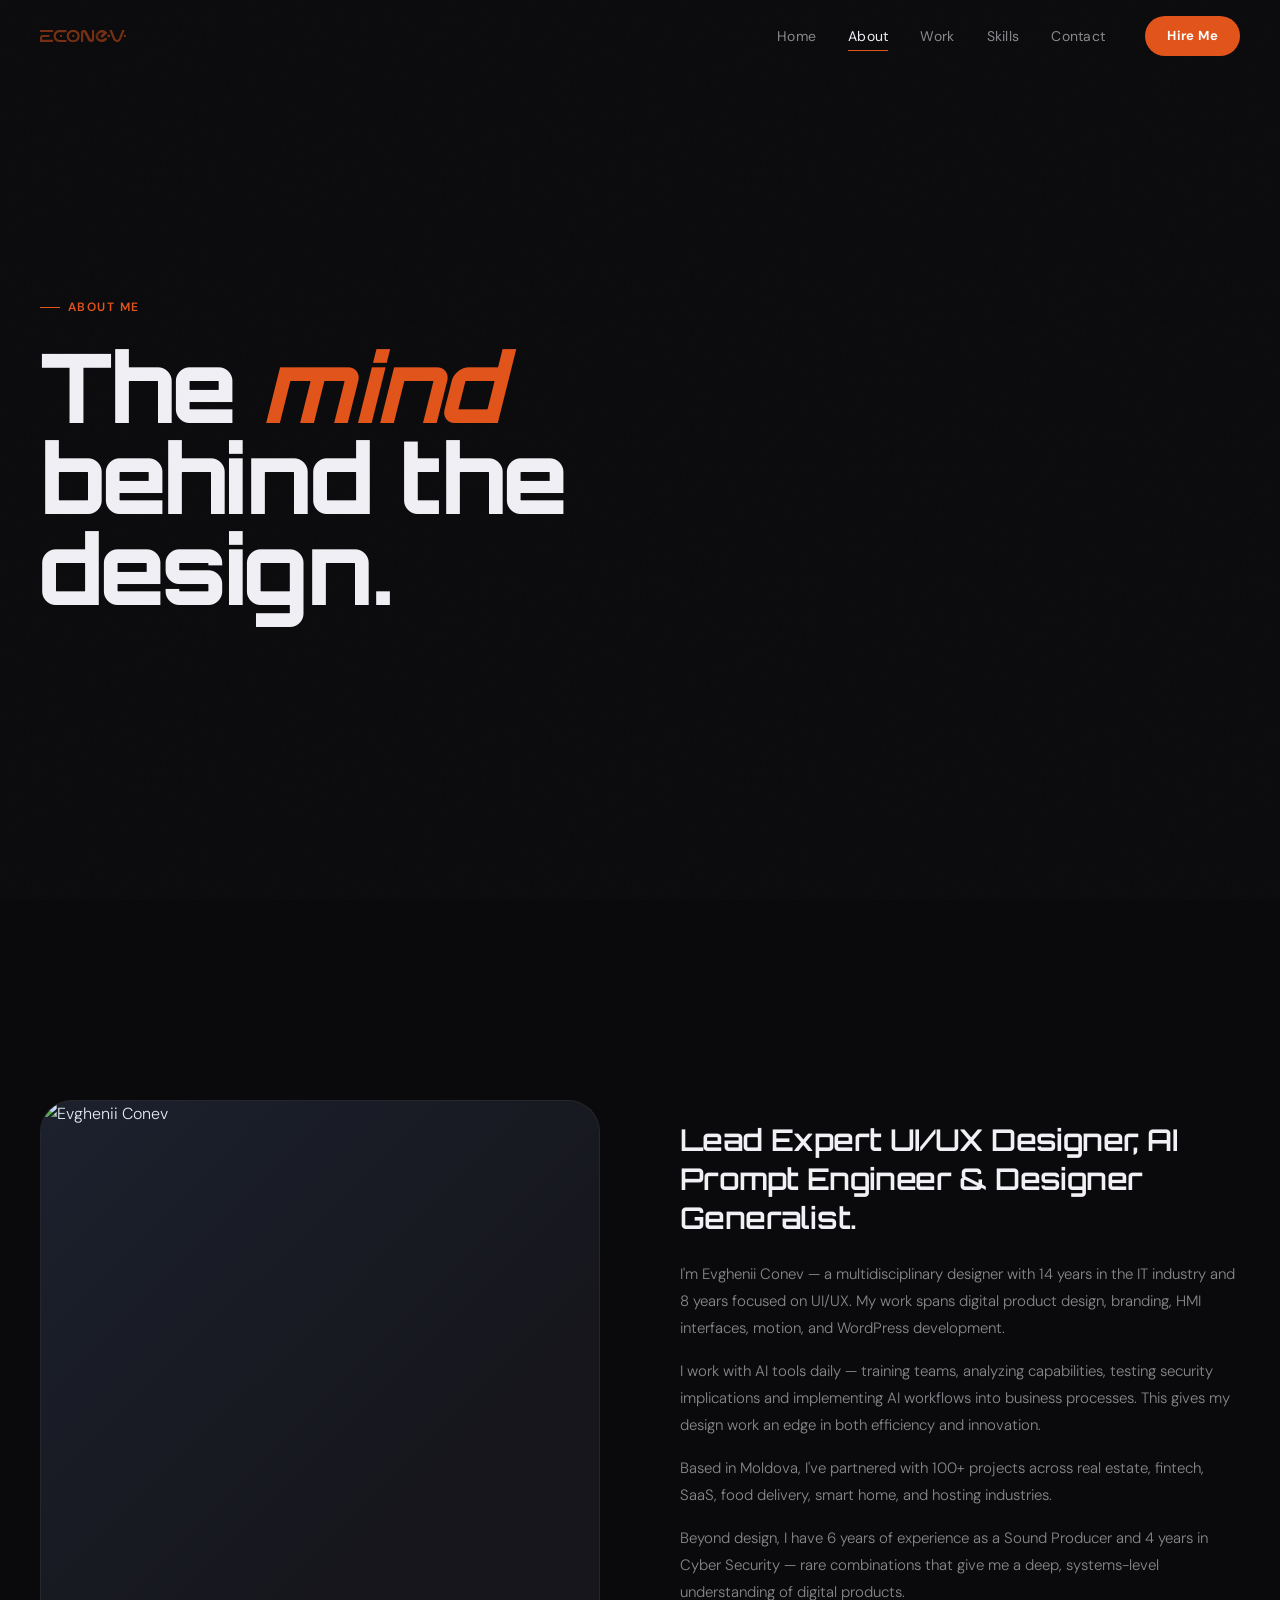
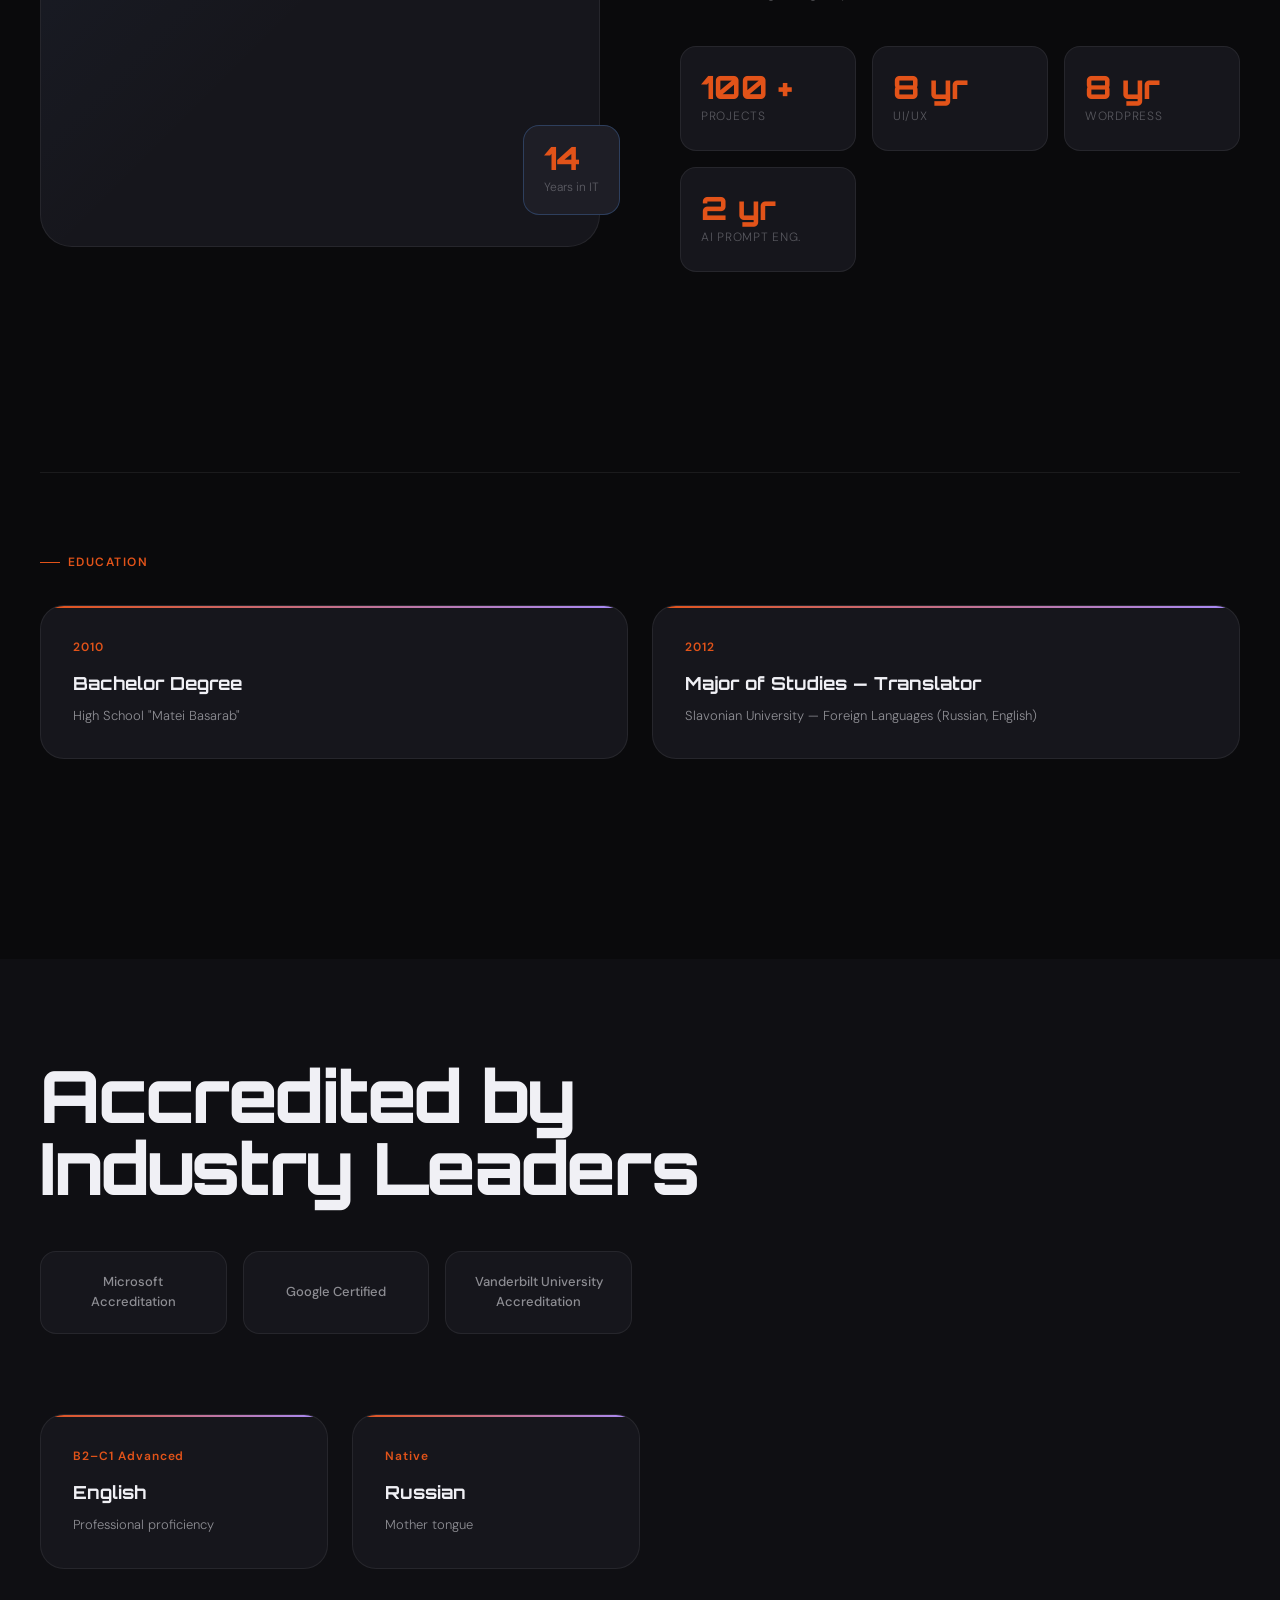
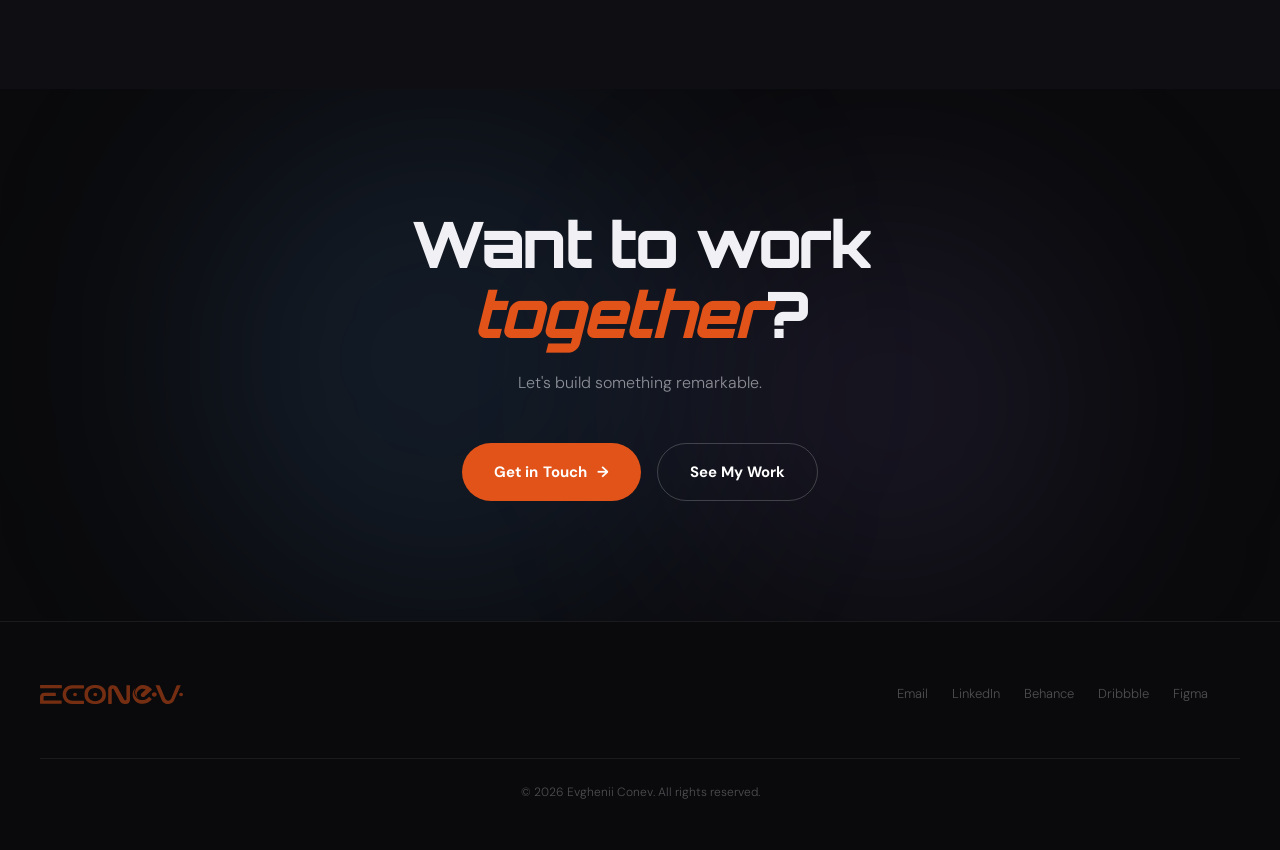
==== about.html @ ffbda7d9 "Add files via upload" ====
<!DOCTYPE html>
<html lang="en">

<head>
  <meta charset="UTF-8">
  <meta name="viewport" content="width=device-width, initial-scale=1.0">
  <title>About — Evghenii Conev</title>
  <link rel="stylesheet" href="style.css">
  <link rel="preconnect" href="https://fonts.googleapis.com">
  <link
    href="https://fonts.googleapis.com/css2?family=Orbitron:wght@400;500;600;700;800;900&family=DM+Sans:ital,wght@0,300;0,400;0,500;1,300&display=swap"
    rel="stylesheet">
  <script>
    (function () {
      const navEntry = performance.getEntriesByType('navigation')[0];
      const isReload = navEntry && navEntry.type === 'reload';
      const isBackForward = navEntry && navEntry.type === 'back_forward';
      const isInternal = document.referrer && document.referrer.includes(window.location.host);
      if (isBackForward || (isInternal && !isReload)) {
        document.documentElement.classList.add('preloader-skipped');
      }
    })();
  </script>
</head>

<body class="about-page">
  <!-- Preloader -->
  <div class="preloader">
    <div class="preloader-content">
      <div class="preloader-logo"><img src="logo.svg" alt="Logo"></div>
      <div class="preloader-bar">
        <div class="preloader-progress"></div>
      </div>
      <div class="preloader-percent">0%</div>
    </div>
  </div>


  <div class="noise-overlay"></div>

  <nav class="nav scrolled" id="nav">
    <div class="nav-inner">
      <a href="index.html" class="nav-logo">
        <img src="logo.svg" alt="ECONEV Logo">
      </a>
      <div class="nav-links">
        <a href="index.html" class="nav-link">Home</a>
        <a href="about.html" class="nav-link active">About</a>
        <a href="projects.html" class="nav-link">Work</a>
        <a href="skills.html" class="nav-link">Skills</a>
        <a href="contact.html" class="nav-link">Contact</a>
      </div>
      <a href="contact.html" class="nav-cta">Hire Me</a>
      <button class="burger" id="burger"><span></span><span></span></button>
    </div>
    <div class="mobile-menu" id="mobileMenu">
      <a href="index.html" class="mobile-link">Home</a>
      <a href="about.html" class="mobile-link">About</a>
      <a href="projects.html" class="mobile-link">Work</a>
      <a href="skills.html" class="mobile-link">Skills</a>
      <a href="contact.html" class="mobile-link">Contact</a>
    </div>
  </nav>

  <section class="page-hero">
    <div class="page-hero-bg"></div>
    <div class="page-hero-inner">
      <div class="page-tag reveal-up">About Me</div>
      <h1 class="page-title reveal-up" style="--delay:0.1s">The <em
          style="font-style:italic;color:var(--accent)">mind</em><br>behind the<br>design.</h1>
    </div>
  </section>

  <section class="section">
    <div class="container">
      <div class="about-grid">
        <div class="about-photo-wrap reveal-up">
          <div class="about-photo-frame">
            <img src="about-img.png" alt="Evghenii Conev" style="width:100%; height:100%; object-fit:cover;">
          </div>
          <div class="about-badge reveal-up" style="--delay:0.3s">
            <div class="about-badge-num">14</div>
            <div class="about-badge-label">Years in IT</div>
          </div>
        </div>
        <div class="about-content">
          <p class="about-lead reveal-up" style="--delay:0.1s">Lead Expert UI/UX Designer, AI Prompt Engineer & Designer
            Generalist.</p>
          <p class="about-text reveal-up" style="--delay:0.15s">I'm Evghenii Conev — a multidisciplinary designer with
            14 years in the IT industry and 8 years focused on UI/UX. My work spans digital product design, branding,
            HMI interfaces, motion, and WordPress development.</p>
          <p class="about-text reveal-up" style="--delay:0.2s">I work with AI tools daily — training teams, analyzing
            capabilities, testing security implications and implementing AI workflows into business processes. This
            gives my design work an edge in both efficiency and innovation.</p>
          <p class="about-text reveal-up" style="--delay:0.25s">Based in Moldova, I've partnered with 100+ projects
            across real estate, fintech, SaaS, food delivery, smart home, and hosting industries.</p>
          <p class="about-text reveal-up" style="--delay:0.28s">Beyond design, I have 6 years of experience as a Sound
            Producer and 4 years in Cyber Security — rare combinations that give me a deep, systems-level understanding
            of digital products.</p>

          <div class="about-cards reveal-up" style="--delay:0.3s">
            <div class="about-card">
              <div class="about-card-num">100 +</div>
              <div class="about-card-label">Projects</div>
            </div>
            <div class="about-card">
              <div class="about-card-num">8 yr</div>
              <div class="about-card-label">UI/UX</div>
            </div>
            <div class="about-card">
              <div class="about-card-num">8 yr</div>
              <div class="about-card-label">WordPress</div>
            </div>
            <div class="about-card">
              <div class="about-card-num">2 yr</div>
              <div class="about-card-label">AI Prompt Eng.</div>
            </div>
          </div>
        </div>
      </div>
    </div>
  </section>

  <!-- Education -->
  <section class="section" style="padding-top:0;">
    <div class="container">
      <div class="edu-section">
        <span class="section-tag reveal-up">Education</span>
        <div class="edu-grid" style="margin-top:32px;">
          <div class="edu-card reveal-up" style="--delay:0.1s">
            <div class="edu-year">2010</div>
            <div class="edu-degree">Bachelor Degree</div>
            <div class="edu-place">High School "Matei Basarab"</div>
          </div>
          <div class="edu-card reveal-up" style="--delay:0.15s">
            <div class="edu-year">2012</div>
            <div class="edu-degree">Major of Studies — Translator</div>
            <div class="edu-place">Slavonian University — Foreign Languages (Russian, English)</div>
          </div>
        </div>
      </div>
    </div>
  </section>

  <!-- Accreditations -->
  <section class="section" style="background:var(--bg-2); padding-top:80px;">
    <div class="container">
      <span class="section-tag reveal-up">Certifications & Accreditations</span>
      <h2 class="section-title reveal-up" style="--delay:0.1s;margin-bottom:48px;">Accredited by<br>Industry Leaders
      </h2>
      <div class="acc-grid">
        <div class="acc-item reveal-up" style="--delay:0.05s">Microsoft Accreditation</div>
        <div class="acc-item reveal-up" style="--delay:0.1s">Google Certified</div>
        <div class="acc-item reveal-up" style="--delay:0.15s">Vanderbilt University Accreditation</div>
      </div>

      <!-- Languages -->
      <div style="margin-top:80px; display:grid; grid-template-columns:1fr 1fr; gap:24px; max-width:600px;">
        <div class="edu-card reveal-up" style="--delay:0.1s">
          <div class="edu-year">B2–C1 Advanced</div>
          <div class="edu-degree">English</div>
          <div class="edu-place">Professional proficiency</div>
        </div>
        <div class="edu-card reveal-up" style="--delay:0.15s">
          <div class="edu-year">Native</div>
          <div class="edu-degree">Russian</div>
          <div class="edu-place">Mother tongue</div>
        </div>
      </div>
    </div>
  </section>

  <!-- CTA -->
  <section class="cta-section">
    <div class="cta-inner">
      <div class="cta-orb cta-orb-1"></div>
      <div class="cta-orb cta-orb-2"></div>
      <h2 class="cta-title reveal-up">Want to work<br><em>together</em>?</h2>
      <p class="cta-sub reveal-up" style="--delay:0.1s">Let's build something remarkable.</p>
      <div class="cta-actions reveal-up" style="--delay:0.2s">
        <a href="contact.html" class="btn-primary">Get in Touch <span class="btn-arrow">→</span></a>
        <a href="projects.html" class="btn-ghost">See My Work</a>
      </div>
    </div>
  </section>

  <footer class="footer">
    <div class="footer-inner">
      <div class="footer-logo"><img src="logo.svg" alt="ECONEV Logo"></div>
      <div class="footer-social">
        <a href="mailto:conevgadget@gmail.com">Email</a>
        <a href="https://www.linkedin.com/in/evghenii-conev/" target="_blank">LinkedIn</a>
        <a href="https://www.behance.net/lizzardlab" target="_blank">Behance</a>
        <a href="https://dribbble.com/lizzardlab" target="_blank">Dribbble</a>
        <a href="https://www.figma.com/@evgheniiconev" target="_blank">Figma</a>
      </div>
      <div class="footer-copy">© 2026 Evghenii Conev. All rights reserved.</div>
    </div>
  </footer>

  <script src="main.js"></script>
</body>

</html>
---- style.css ----
/* =========================================
   EVGHENII CONEV — Premium Portfolio CSS
   Awwwards-grade dark theme
   ========================================= */

:root {
  --bg: #0a0a0c;
  --bg-2: #0f0f13;
  --bg-3: #141418;
  --surface: #16161c;
  --surface-2: #1e1e26;
  --border: rgba(255, 255, 255, 0.07);
  --border-glow: rgba(94, 160, 255, 0.25);

  --accent: #E25319;
  --accent-rgb: 226, 83, 25;
  --accent-2: #a78bfa;
  --accent-3: #38e8c5;
  --gold: #f5c842;

  --text-primary: #f0f0f5;
  --text-secondary: rgba(240, 240, 245, 0.55);
  --text-muted: rgba(240, 240, 245, 0.3);

  --font-display: 'Orbitron', sans-serif;
  --font-body: 'DM Sans', sans-serif;

  --radius: 16px;
  --radius-lg: 24px;
  --radius-xl: 32px;

  --transition: all 0.4s cubic-bezier(0.23, 1, 0.32, 1);
}

*,
*::before,
*::after {
  box-sizing: border-box;
  margin: 0;
  padding: 0;
}

html {
  scroll-behavior: smooth;
  font-size: 16px;
}

body {
  background: var(--bg);
  color: var(--text-primary);
  font-family: var(--font-body);
  font-weight: 300;
  line-height: 1.6;
  overflow-x: hidden;
  -webkit-font-smoothing: antialiased;
}

/* =========================================
   NOISE OVERLAY
   ========================================= */
/* =========================================
   PRELOADER
   ========================================= */
.preloader {
  position: fixed;
  inset: 0;
  background: var(--bg);
  z-index: 20000;
  display: flex;
  flex-direction: column;
  align-items: center;
  justify-content: center;
  transition: transform 0.8s cubic-bezier(0.85, 0, 0.15, 1);
}

.preloader.fade-out {
  transform: translateY(-100%);
}

.preloader-skipped .preloader {
  display: none !important;
}

.preloader-content {
  position: relative;
  width: 240px;
  text-align: center;
}

.preloader-logo {
  height: 60px;
  margin-bottom: 24px;
  display: flex;
  align-items: center;
  justify-content: center;
}

.preloader-logo img {
  height: 100%;
  width: auto;
  opacity: 0;
  transform: translateY(20px);
  animation: logoPopUp 0.8s cubic-bezier(0.23, 1, 0.32, 1) forwards;
}

@keyframes logoPopUp {
  to {
    opacity: 1;
    transform: translateY(0);
  }
}

.preloader-bar {
  width: 100%;
  height: 2px;
  background: var(--border);
  position: relative;
  overflow: hidden;
  border-radius: 10px;
}

.preloader-progress {
  position: absolute;
  top: 0;
  left: 0;
  width: 0;
  height: 100%;
  background: var(--accent);
  transition: width 0.4s ease;
}

.preloader-percent {
  font-family: var(--font-display);
  font-size: 14px;
  margin-top: 12px;
  color: var(--accent);
}

.noise-overlay {
  position: fixed;
  inset: 0;
  pointer-events: none;
  z-index: 9999;
  opacity: 0.03;
  background-image: url("data:image/svg+xml,%3Csvg viewBox='0 0 200 200' xmlns='http://www.w3.org/2000/svg'%3E%3Cfilter id='n'%3E%3CfeTurbulence type='fractalNoise' baseFrequency='0.85' numOctaves='4' stitchTiles='stitch'/%3E%3C/filter%3E%3Crect width='100%25' height='100%25' filter='url(%23n)'/%3E%3C/svg%3E");
  background-size: 150px;
}

/* =========================================
   NAVIGATION
   ========================================= */
.nav {
  position: fixed;
  top: 0;
  left: 0;
  right: 0;
  z-index: 1000;
  padding: 0 40px;
  transition: var(--transition);
}

.nav.scrolled {
  background: rgba(10, 10, 12, 0.85);
  backdrop-filter: blur(20px);
  border-bottom: 1px solid var(--border);
}

.nav-inner {
  display: flex;
  align-items: center;
  height: 72px;
  gap: 40px;
}

.nav-logo {
  display: flex;
  align-items: center;
  height: 40%;
  text-decoration: none;
  margin-right: auto;
}

.nav-logo img {
  height: 40%;
  width: auto;
  object-fit: contain;
}

.nav-logo span {
  font-family: var(--font-display);
  font-weight: 800;
  font-size: 22px;
  color: var(--text-primary);
  letter-spacing: -0.5px;
}

.nav-logo span b {
  color: var(--accent);
}

.nav-logo span {
  color: var(--accent);
}

.nav-links {
  display: flex;
  gap: 32px;
}

.nav-link {
  font-size: 14px;
  font-weight: 400;
  color: var(--text-secondary);
  text-decoration: none;
  letter-spacing: 0.02em;
  position: relative;
  transition: color 0.3s;
}

.nav-link::after {
  content: '';
  position: absolute;
  bottom: -4px;
  left: 0;
  width: 0;
  height: 1px;
  background: var(--accent);
  transition: width 0.3s cubic-bezier(0.23, 1, 0.32, 1);
}

.nav-link:hover,
.nav-link.active {
  color: var(--text-primary);
}

.nav-link:hover::after,
.nav-link.active::after {
  width: 100%;
}

.nav-cta {
  font-size: 13px;
  font-weight: 700;
  color: #fff;
  background: var(--accent);
  padding: 10px 22px;
  border-radius: 100px;
  text-decoration: none;
  letter-spacing: 0.03em;
  transition: var(--transition);
}

.nav-cta:hover {
  background: #fff;
  color: var(--bg);
  transform: translateY(-1px);
}

.burger {
  display: none;
  flex-direction: column;
  gap: 5px;
  background: none;
  border: none;
  cursor: pointer;
  padding: 4px;
}

.burger span {
  display: block;
  width: 24px;
  height: 1.5px;
  background: var(--text-primary);
  transition: var(--transition);
}

.mobile-menu {
  display: none;
  flex-direction: column;
  gap: 0;
  background: rgba(10, 10, 12, 0.97);
  backdrop-filter: blur(20px);
  border-bottom: 1px solid var(--border);
  padding: 8px 0 16px;
}

.mobile-menu.open {
  display: flex;
}

.mobile-link {
  padding: 14px 40px;
  color: var(--text-secondary);
  text-decoration: none;
  font-size: 15px;
  transition: color 0.3s;
}

.mobile-link:hover {
  color: var(--text-primary);
}

@media (max-width: 900px) {

  .nav-links,
  .nav-cta {
    display: none;
  }

  .burger {
    display: flex;
  }

  .nav {
    padding: 0 24px;
  }
}

/* =========================================
   HERO
   ========================================= */
.hero {
  position: relative;
  min-height: 100vh;
  display: flex;
  flex-direction: column;
  justify-content: center;
  padding: 120px 40px 80px;
  overflow: hidden;
  background: url('hero-bg.png') no-repeat center center;
  background-size: cover;
}

.hero::after {
  content: '';
  position: absolute;
  inset: 0;
  background: linear-gradient(to right, rgba(10, 10, 12, 0.8) 0%, rgba(10, 10, 12, 0.4) 60%, rgba(10, 10, 12, 0.8) 100%);
  z-index: 1;
}

.hero-canvas {
  position: absolute;
  inset: 0;
  width: 100%;
  height: 100%;
  opacity: 0.4;
}

.hero-bg-grid {
  position: absolute;
  inset: 0;
  background-image:
    linear-gradient(rgba(94, 160, 255, 0.04) 1px, transparent 1px),
    linear-gradient(90deg, rgba(94, 160, 255, 0.04) 1px, transparent 1px);
  background-size: 80px 80px;
  mask-image: radial-gradient(ellipse 80% 80% at 50% 50%, black, transparent);
}

.hero-content {
  position: relative;
  z-index: 2;
  max-width: 900px;
  text-align: left;
}

.hero-tag {
  display: inline-flex;
  align-items: center;
  justify-content: flex-start;
  gap: 8px;
  font-size: 13px;
  font-weight: 500;
  color: var(--accent);
  letter-spacing: 0.1em;
  text-transform: uppercase;
  margin-bottom: 24px;
}

.hero-tag::before {
  content: '';
  display: block;
  width: 24px;
  height: 1px;
  background: var(--accent);
}

.hero-title {
  font-family: var(--font-display);
  font-size: clamp(64px, 10vw, 140px);
  font-weight: 800;
  line-height: 0.95;
  letter-spacing: -0.03em;
  margin-bottom: 28px;
}

.hero-title .line {
  display: block;
}

.dot {
  color: var(--accent);
}

.hero-sub {
  font-size: clamp(15px, 1.5vw, 18px);
  color: var(--text-secondary);
  font-weight: 300;
  margin-bottom: 48px;
  max-width: 480px;
  line-height: 1.6;
}

.hero-actions {
  display: flex;
  justify-content: flex-start;
  gap: 16px;
  flex-wrap: wrap;
}

/* Buttons */
.btn-primary {
  display: inline-flex;
  align-items: center;
  gap: 10px;
  background: var(--accent);
  color: #fff;
  font-size: 15px;
  font-weight: 700;
  padding: 16px 32px;
  border-radius: 100px;
  text-decoration: none;
  transition: var(--transition);
  letter-spacing: 0.01em;
}

.btn-primary:hover {
  background: #fff;
  color: var(--bg);
  transform: translateY(-2px);
  gap: 16px;
}

.btn-arrow {
  transition: transform 0.3s;
}

.btn-primary:hover .btn-arrow {
  transform: translateX(4px);
}

.btn-ghost {
  display: inline-flex;
  align-items: center;
  gap: 10px;
  background: transparent;
  color: #fff;
  font-size: 15px;
  font-weight: 700;
  padding: 16px 32px;
  border-radius: 100px;
  text-decoration: none;
  border: 1px solid rgba(255, 255, 255, 0.2);
  transition: var(--transition);
}

.btn-ghost:hover {
  background: rgba(255, 255, 255, 0.1);
  border-color: #fff;
  color: #fff;
  transform: translateY(-2px);
}

/* Hero stats */
.hero-stats {
  position: relative;
  z-index: 2;
  display: flex;
  align-items: center;
  justify-content: flex-start;
  gap: 40px;
  margin-top: 80px;
  padding-top: 40px;
  border-top: 1px solid var(--border);
  max-width: 480px;
}

.stat {
  display: flex;
  flex-direction: column;
  gap: 2px;
}

.stat-num {
  font-family: var(--font-display);
  font-size: 42px;
  font-weight: 800;
  line-height: 1;
  color: var(--text-primary);
}

.stat-plus {
  font-size: 28px;
  font-weight: 700;
  color: var(--accent);
  vertical-align: top;
}

.stat-label {
  font-size: 12px;
  color: var(--text-muted);
  text-transform: uppercase;
  letter-spacing: 0.08em;
}

.stat-divider {
  width: 1px;
  height: 48px;
  background: var(--border);
}

/* Scroll indicator */
.scroll-indicator {
  position: absolute;
  bottom: 80px;
  left: 40px;
  display: flex;
  flex-direction: column;
  align-items: center;
  gap: 16px;
  z-index: 5;
  color: var(--text-muted);
  font-size: 12px;
  letter-spacing: 0.08em;
  text-transform: uppercase;
  writing-mode: vertical-rl;
}

.scroll-line {
  width: 1px;
  height: 60px;
  background: linear-gradient(to bottom, var(--accent), transparent);
  animation: scrollPulse 2s ease-in-out infinite;
}

@keyframes scrollPulse {

  0%,
  100% {
    opacity: 0.4;
    transform: scaleY(1);
  }

  50% {
    opacity: 1;
    transform: scaleY(0.6);
    transform-origin: top;
  }
}

/* =========================================
   MARQUEE
   ========================================= */
.marquee-wrap {
  overflow: hidden;
  padding: 20px 0;
  border-top: 1px solid var(--border);
  border-bottom: 1px solid var(--border);
  background: var(--bg-2);
}

.marquee-track {
  display: flex;
  gap: 32px;
  width: max-content;
  animation: marquee 30s linear infinite;
  font-family: var(--font-display);
  font-size: 13px;
  font-weight: 600;
  text-transform: uppercase;
  letter-spacing: 0.12em;
  color: var(--text-muted);
  white-space: nowrap;
}

.marquee-track .sep {
  color: var(--accent);
}

@keyframes marquee {
  to {
    transform: translateX(-50%);
  }
}

/* =========================================
   SECTIONS
   ========================================= */
.section {
  padding: 120px 0;
}

.container {
  max-width: 1280px;
  margin: 0 auto;
  padding: 0 40px;
}

.section-header {
  display: grid;
  grid-template-columns: 1fr auto;
  grid-template-rows: auto auto;
  gap: 8px 24px;
  margin-bottom: 72px;
  align-items: end;
}

.section-tag {
  font-size: 12px;
  font-weight: 600;
  color: var(--accent);
  text-transform: uppercase;
  letter-spacing: 0.12em;
  grid-column: 1;
  grid-row: 1;
  display: flex;
  align-items: center;
  gap: 8px;
}

.section-tag::before {
  content: '';
  display: block;
  width: 20px;
  height: 1px;
  background: var(--accent);
}

.section-title {
  font-family: var(--font-display);
  font-size: clamp(40px, 6vw, 72px);
  font-weight: 800;
  line-height: 1;
  letter-spacing: -0.03em;
  grid-column: 1;
  grid-row: 2;
}

.section-link {
  color: var(--text-secondary);
  text-decoration: none;
  font-size: 14px;
  grid-column: 2;
  grid-row: 2;
  align-self: end;
  transition: color 0.3s;
  white-space: nowrap;
}

.section-link:hover {
  color: var(--accent);
}

/* =========================================
   WORK GRID
   ========================================= */
.work-grid {
  display: grid;
  grid-template-columns: repeat(3, 1fr);
  gap: 20px;
}

.work-card.card-large {
  grid-column: span 2;
}

.work-card {
  position: relative;
  background: var(--surface);
  border: 1px solid var(--border);
  border-radius: var(--radius-lg);
  padding: 40px;
  overflow: hidden;
  cursor: pointer;
  transition: var(--transition);
  min-height: 300px;
  display: flex;
  flex-direction: column;
  justify-content: flex-end;
}

.work-card::before {
  content: '';
  position: absolute;
  inset: 0;
  background: radial-gradient(circle at 80% 20%, rgba(94, 160, 255, 0.06), transparent 60%);
  opacity: 0;
  transition: opacity 0.4s;
}

.work-card:hover {
  border-color: var(--border-glow);
  transform: translateY(-4px);
}

.work-card:hover::before {
  opacity: 1;
}

.card-glow {
  position: absolute;
  width: 200px;
  height: 200px;
  border-radius: 50%;
  background: radial-gradient(circle, rgba(94, 160, 255, 0.15), transparent 70%);
  top: -60px;
  right: -60px;
  transition: var(--transition);
}

.work-card:hover .card-glow {
  transform: scale(1.5);
  opacity: 0.8;
}

.card-number {
  position: absolute;
  top: 32px;
  right: 36px;
  font-family: var(--font-display);
  font-size: 13px;
  font-weight: 700;
  color: var(--text-muted);
  letter-spacing: 0.06em;
}

.card-inner {
  position: relative;
  z-index: 1;
}

.card-label {
  font-size: 11px;
  font-weight: 500;
  color: var(--accent);
  text-transform: uppercase;
  letter-spacing: 0.1em;
  margin-bottom: 16px;
}

.card-title {
  font-family: var(--font-display);
  font-size: clamp(22px, 2.5vw, 32px);
  font-weight: 700;
  line-height: 1.1;
  letter-spacing: -0.02em;
  margin-bottom: 12px;
}

.card-desc {
  font-size: 13px;
  color: var(--text-secondary);
  line-height: 1.6;
  margin-bottom: 24px;
}

.card-link {
  display: inline-flex;
  align-items: center;
  gap: 6px;
  font-size: 13px;
  font-weight: 500;
  color: var(--accent);
  text-decoration: none;
  transition: gap 0.3s;
}

.card-link:hover {
  gap: 10px;
}

/* =========================================
   SERVICES
   ========================================= */
.services-section {
  background: var(--bg-2);
}

.services-list {
  display: flex;
  flex-direction: column;
}

.service-item {
  display: grid;
  grid-template-columns: 80px 1fr auto;
  align-items: start;
  gap: 32px;
  padding: 40px 0;
  border-bottom: 1px solid var(--border);
  transition: var(--transition);
  cursor: default;
}

.service-item:first-child {
  border-top: 1px solid var(--border);
}

.service-item:hover {
  padding-left: 20px;
}

.service-num {
  font-family: var(--font-display);
  font-size: 13px;
  font-weight: 700;
  color: var(--text-muted);
  padding-top: 4px;
}

.service-content h3 {
  font-family: var(--font-display);
  font-size: clamp(20px, 2.5vw, 28px);
  font-weight: 700;
  letter-spacing: -0.02em;
  margin-bottom: 12px;
}

.service-content p {
  font-size: 14px;
  color: var(--text-secondary);
  line-height: 1.7;
  max-width: 480px;
}

.service-tags {
  display: flex;
  flex-direction: column;
  gap: 6px;
  align-items: flex-end;
  padding-top: 4px;
}

.service-tags span {
  font-size: 11px;
  font-weight: 500;
  color: var(--text-muted);
  background: var(--surface-2);
  border: 1px solid var(--border);
  padding: 4px 12px;
  border-radius: 100px;
  white-space: nowrap;
}

/* =========================================
   CTA SECTION
   ========================================= */
.cta-section {
  position: relative;
  overflow: hidden;
  padding: 120px 40px;
  text-align: center;
}

.cta-inner {
  position: relative;
  z-index: 2;
  max-width: 700px;
  margin: 0 auto;
}

.cta-orb {
  position: absolute;
  border-radius: 50%;
  filter: blur(120px);
  pointer-events: none;
}

.cta-orb-1 {
  width: 500px;
  height: 500px;
  background: rgba(94, 160, 255, 0.12);
  top: -100px;
  left: -100px;
}

.cta-orb-2 {
  width: 400px;
  height: 400px;
  background: rgba(167, 139, 250, 0.1);
  bottom: -100px;
  right: -100px;
}

.cta-title {
  font-family: var(--font-display);
  font-size: clamp(36px, 5vw, 64px);
  font-weight: 800;
  letter-spacing: -0.03em;
  line-height: 1.1;
  margin-bottom: 20px;
}

.cta-title em {
  font-style: italic;
  color: var(--accent);
}

.cta-sub {
  font-size: 16px;
  color: var(--text-secondary);
  margin-bottom: 48px;
}

.cta-actions {
  display: flex;
  justify-content: center;
  gap: 16px;
  flex-wrap: wrap;
}

/* =========================================
   FOOTER
   ========================================= */
.footer {
  border-top: 1px solid var(--border);
  padding: 48px 0;
  background: var(--bg);
}

.footer-inner {
  max-width: 1280px;
  margin: 0 auto;
  padding: 0 40px;
  display: grid;
  grid-template-columns: auto 1fr auto;
  align-items: center;
  gap: 32px;
}

.footer-logo {
  display: flex;
  align-items: center;
  height: 48px;
}

.footer-logo img {
  height: 40%;
  width: auto;
  object-fit: contain;
}

.footer-logo span {
  color: var(--accent);
}

.footer-links,
.footer-social {
  display: flex;
  gap: 24px;
}

.footer-links {
  justify-content: center;
}

.footer-social {
  justify-content: flex-end;
}

.footer-links a,
.footer-social a {
  color: var(--text-muted);
  text-decoration: none;
  font-size: 13px;
  transition: color 0.3s;
}

.footer-links a:hover,
.footer-social a:hover {
  color: var(--text-primary);
}

.footer-copy {
  font-size: 12px;
  color: var(--text-muted);
  grid-column: 1/-1;
  text-align: center;
  border-top: 1px solid var(--border);
  padding-top: 24px;
  margin-top: 8px;
}

/* =========================================
   PAGE HEADERS (inner pages)
   ========================================= */
.page-hero {
  min-height: 100vh;
  padding: 100px 40px 64px;
  display: flex;
  align-items: center;
  position: relative;
  overflow: hidden;
}

.page-hero-inner {
  max-width: 1280px;
  margin-left: 0;
  position: relative;
  z-index: 2;
  text-align: left;
}

.page-hero-bg {
  position: absolute;
  inset: 0;
  background: url('hero-bg.png') no-repeat top center;
  background-size: cover;
  opacity: 0.6;
}

.projects-page .page-hero-bg {
  background-image: url('projects-hero.png');
}

.skills-page .page-hero-bg {
  background-image: url('skills-hero.png');
}

.about-page .page-hero-bg {
  background-image: url('about-img.png');
}

.contact-page .page-hero-bg {
  background-image: url('contact-hero.png');
}

.page-hero-bg::after {
  content: '';
  position: absolute;
  inset: 0;
  background: linear-gradient(to right, rgba(10, 10, 12, 0.9) 0%, rgba(10, 10, 12, 0.4) 60%, rgba(10, 10, 12, 0.9) 100%);
  z-index: 1;
}

.page-tag {
  font-size: 12px;
  font-weight: 600;
  color: var(--accent);
  text-transform: uppercase;
  letter-spacing: 0.12em;
  display: flex;
  align-items: center;
  justify-content: flex-start;
  gap: 8px;
  margin-bottom: 24px;
}

.page-tag::before {
  content: '';
  display: block;
  width: 20px;
  height: 1px;
  background: var(--accent);
}

.page-title {
  font-family: var(--font-display);
  font-size: clamp(48px, 8vw, 96px);
  font-weight: 800;
  line-height: 0.95;
  letter-spacing: -0.03em;
  margin-bottom: 24px;
}

.page-sub {
  font-size: 17px;
  color: var(--text-secondary);
  max-width: 520px;
  line-height: 1.7;
}

/* =========================================
   ABOUT PAGE
   ========================================= */
.about-grid {
  display: grid;
  grid-template-columns: 1fr 1fr;
  gap: 80px;
  align-items: start;
  padding: 80px 0;
}

.about-photo-wrap {
  position: relative;
}

.about-photo-frame {
  position: relative;
  border-radius: var(--radius-xl);
  overflow: hidden;
  background: var(--surface);
  border: 1px solid var(--border);
  aspect-ratio: 3/4;
  display: flex;
  align-items: center;
  justify-content: center;
}

.about-photo-placeholder {
  font-family: var(--font-display);
  font-size: 80px;
  font-weight: 800;
  color: var(--text-muted);
  opacity: 0.3;
}

.about-photo-frame::after {
  content: '';
  position: absolute;
  inset: 0;
  background: linear-gradient(135deg, rgba(94, 160, 255, 0.08) 0%, transparent 60%);
}

.about-badge {
  position: absolute;
  bottom: 32px;
  right: -20px;
  background: var(--surface-2);
  border: 1px solid var(--border-glow);
  border-radius: var(--radius);
  padding: 16px 20px;
  backdrop-filter: blur(20px);
}

.about-badge-num {
  font-family: var(--font-display);
  font-size: 32px;
  font-weight: 800;
  color: var(--accent);
  line-height: 1;
}

.about-badge-label {
  font-size: 12px;
  color: var(--text-muted);
  margin-top: 4px;
}

.about-content {
  padding-top: 20px;
}

.about-lead {
  font-family: var(--font-display);
  font-size: clamp(22px, 2.5vw, 30px);
  font-weight: 600;
  line-height: 1.3;
  letter-spacing: -0.02em;
  margin-bottom: 24px;
}

.about-text {
  font-size: 15px;
  color: var(--text-secondary);
  line-height: 1.8;
  margin-bottom: 16px;
}

.about-cards {
  display: grid;
  grid-template-columns: repeat(auto-fit, minmax(160px, 1fr));
  gap: 16px;
  margin-top: 40px;
}

.about-card {
  background: var(--surface);
  border: 1px solid var(--border);
  border-radius: var(--radius);
  padding: 24px 20px;
  transition: var(--transition);
}

.about-card:hover {
  border-color: var(--border-glow);
  transform: translateY(-4px);
}

.about-card-num {
  font-family: var(--font-display);
  font-size: 32px;
  font-weight: 800;
  color: var(--accent);
  line-height: 1;
  margin-bottom: 4px;
}

.about-card-label {
  font-size: 12px;
  color: var(--text-muted);
  text-transform: uppercase;
  letter-spacing: 0.06em;
}

/* Education timeline */
.edu-section {
  padding: 80px 0;
  border-top: 1px solid var(--border);
}

.edu-grid {
  display: grid;
  grid-template-columns: 1fr 1fr;
  gap: 24px;
  margin-top: 48px;
}

.edu-card {
  background: var(--surface);
  border: 1px solid var(--border);
  border-radius: var(--radius-lg);
  padding: 32px;
  position: relative;
  overflow: hidden;
}

.edu-card::before {
  content: '';
  position: absolute;
  top: 0;
  left: 0;
  right: 0;
  height: 2px;
  background: linear-gradient(90deg, var(--accent), var(--accent-2));
}

.edu-year {
  font-size: 12px;
  color: var(--accent);
  font-weight: 600;
  letter-spacing: 0.08em;
  margin-bottom: 12px;
}

.edu-degree {
  font-family: var(--font-display);
  font-size: 18px;
  font-weight: 700;
  margin-bottom: 8px;
}

.edu-place {
  font-size: 13px;
  color: var(--text-secondary);
}

/* Accreditations */
.acc-grid {
  display: grid;
  grid-template-columns: repeat(auto-fill, minmax(180px, 1fr));
  gap: 16px;
  margin-top: 48px;
}

.acc-item {
  background: var(--surface);
  border: 1px solid var(--border);
  border-radius: var(--radius);
  padding: 20px;
  display: flex;
  align-items: center;
  justify-content: center;
  text-align: center;
  font-size: 13px;
  font-weight: 500;
  color: var(--text-secondary);
  min-height: 72px;
  transition: var(--transition);
}

.acc-item:hover {
  border-color: var(--border-glow);
  color: var(--text-primary);
}

/* =========================================
   SKILLS PAGE
   ========================================= */
.skills-hero-grid {
  display: grid;
  grid-template-columns: repeat(3, 1fr);
  gap: 20px;
  margin-top: 80px;
}

.skill-block {
  background: var(--surface);
  border: 1px solid var(--border);
  border-radius: var(--radius-lg);
  padding: 36px 32px;
  position: relative;
  overflow: hidden;
  transition: var(--transition);
}

.skill-block:hover {
  border-color: var(--border-glow);
  transform: translateY(-4px);
}

.skill-block-icon {
  font-size: 32px;
  margin-bottom: 16px;
}

.skill-block h3 {
  font-family: var(--font-display);
  font-size: 20px;
  font-weight: 700;
  margin-bottom: 12px;
  letter-spacing: -0.01em;
}

.skill-block p {
  font-size: 13px;
  color: var(--text-secondary);
  line-height: 1.7;
  margin-bottom: 20px;
}

.skill-tags {
  display: flex;
  flex-wrap: wrap;
  gap: 8px;
}

.skill-tag {
  font-size: 11px;
  font-weight: 500;
  color: var(--text-muted);
  background: var(--surface-2);
  border: 1px solid var(--border);
  padding: 4px 12px;
  border-radius: 100px;
}

.skill-block.featured {
  background: linear-gradient(135deg, rgba(94, 160, 255, 0.08), var(--surface));
}

.skill-block.featured .skill-block-icon {
  color: var(--accent);
}

.skill-bar-list {
  display: flex;
  flex-direction: column;
  gap: 24px;
}



.skill-bar-head {
  display: flex;
  justify-content: space-between;
  margin-bottom: 10px;
}

.skill-bar-name {
  font-size: 14px;
  font-weight: 500;
}

.skill-bar-pct {
  font-size: 13px;
  color: var(--text-muted);
  font-family: var(--font-display);
}

.skill-bar-track {
  height: 3px;
  background: var(--surface-2);
  border-radius: 2px;
  overflow: hidden;
}

.skill-bar-fill {
  height: 100%;
  background: linear-gradient(90deg, var(--accent), var(--accent-2));
  border-radius: 2px;
  transform: scaleX(0);
  transform-origin: left;
  transition: transform 1.2s cubic-bezier(0.23, 1, 0.32, 1);
}

.skill-bar-fill.animated {
  transform: scaleX(1);
}

/* =========================================
   PROJECTS PAGE
   ========================================= */
.project-filter {
  display: flex;
  gap: 8px;
  flex-wrap: wrap;
  margin-bottom: 48px;
}

.filter-btn {
  font-size: 13px;
  font-weight: 700;
  color: #fff;
  background: var(--surface);
  border: 1px solid var(--border);
  padding: 8px 18px;
  border-radius: 100px;
  cursor: pointer;
  transition: var(--transition);
}

.filter-btn:hover,
.filter-btn.active {
  color: #fff;
  background: var(--accent);
  border-color: var(--accent);
}

.projects-grid {
  display: grid;
  grid-template-columns: repeat(3, 1fr);
  gap: 20px;
}

.project-card {
  background: var(--surface);
  border: 1px solid var(--border);
  border-radius: var(--radius-lg);
  padding: 32px;
  transition: var(--transition);
  position: relative;
  overflow: hidden;
}

.project-card::before {
  content: '';
  position: absolute;
  inset: 0;
  background: radial-gradient(circle at 70% 30%, rgba(94, 160, 255, 0.06), transparent 60%);
  opacity: 0;
  transition: opacity 0.4s;
}

.project-card:hover {
  border-color: var(--border-glow);
  transform: translateY(-4px);
}

.project-card:hover::before {
  opacity: 1;
}

.project-card-tag {
  font-size: 11px;
  font-weight: 600;
  color: var(--accent);
  text-transform: uppercase;
  letter-spacing: 0.1em;
  margin-bottom: 16px;
}

.project-card h3 {
  font-family: var(--font-display);
  font-size: 22px;
  font-weight: 700;
  letter-spacing: -0.02em;
  margin-bottom: 10px;
}

.project-card p {
  font-size: 13px;
  color: var(--text-secondary);
  line-height: 1.6;
  margin-bottom: 24px;
}

.project-card-footer {
  display: flex;
  align-items: center;
  justify-content: space-between;
}

.project-types {
  display: flex;
  gap: 6px;
  flex-wrap: wrap;
}

.project-type-tag {
  font-size: 11px;
  color: var(--text-muted);
  background: var(--surface-2);
  border: 1px solid var(--border);
  padding: 3px 10px;
  border-radius: 100px;
}

.project-arrow {
  color: var(--accent);
  text-decoration: none;
  font-size: 18px;
  transition: transform 0.3s;
}

.project-arrow:hover {
  transform: translate(2px, -2px);
}

/* =========================================
   CONTACT PAGE
   ========================================= */
.contact-grid {
  display: grid;
  grid-template-columns: 1fr 1fr;
  gap: 80px;
  margin-top: 80px;
}

.contact-info h3 {
  font-family: var(--font-display);
  font-size: 28px;
  font-weight: 700;
  letter-spacing: -0.02em;
  margin-bottom: 16px;
}

.contact-info p {
  font-size: 15px;
  color: var(--text-secondary);
  line-height: 1.7;
  margin-bottom: 40px;
}

.contact-items {
  display: flex;
  flex-direction: column;
  gap: 16px;
}

.contact-item {
  display: flex;
  align-items: center;
  gap: 16px;
  padding: 20px 24px;
  background: var(--surface);
  border: 1px solid var(--border);
  border-radius: var(--radius);
  text-decoration: none;
  color: var(--text-primary);
  transition: var(--transition);
}

.contact-item:hover {
  border-color: var(--border-glow);
  transform: translateX(8px);
}

.contact-item-icon {
  width: 40px;
  height: 40px;
  border-radius: 10px;
  background: rgba(94, 160, 255, 0.1);
  display: flex;
  align-items: center;
  justify-content: center;
  font-size: 18px;
  flex-shrink: 0;
}

.contact-item-label {
  font-size: 11px;
  color: var(--text-muted);
  text-transform: uppercase;
  letter-spacing: 0.06em;
  margin-bottom: 2px;
}

.contact-item-value {
  font-size: 15px;
  font-weight: 500;
}

.contact-form {
  display: flex;
  flex-direction: column;
  gap: 20px;
}

.form-group {
  display: flex;
  flex-direction: column;
  gap: 8px;
}

.form-label {
  font-size: 12px;
  font-weight: 600;
  color: var(--text-muted);
  text-transform: uppercase;
  letter-spacing: 0.08em;
}

.form-input,
.form-textarea {
  background: var(--surface);
  border: 1px solid var(--border);
  border-radius: var(--radius);
  padding: 16px 20px;
  color: var(--text-primary);
  font-family: var(--font-body);
  font-size: 15px;
  transition: var(--transition);
  outline: none;
  resize: none;
}

.form-input:focus,
.form-textarea:focus {
  border-color: var(--accent);
  background: var(--surface-2);
}

.form-input::placeholder,
.form-textarea::placeholder {
  color: var(--text-muted);
}

.form-textarea {
  min-height: 140px;
}

.form-row {
  display: grid;
  grid-template-columns: 1fr 1fr;
  gap: 16px;
}

.form-submit {
  border: none;
  cursor: pointer;
  font-family: var(--font-body);
  font-size: 15px;
  font-weight: 500;
  padding: 18px 40px;
  border-radius: 100px;
  background: var(--accent);
  color: var(--bg);
  transition: var(--transition);
  width: fit-content;
}

.form-submit:hover {
  background: #fff;
  transform: translateY(-2px);
}

/* Contact Page Liquid Animation */
.contact-animation-wrap {
  position: relative;
  height: 500px;
  display: flex;
  align-items: center;
  justify-content: center;
  overflow: hidden;
  border-radius: var(--radius-xl);
  background: var(--surface);
  border: 1px solid var(--border);
}

.liquid-orb-container {
  position: relative;
  width: 100%;
  height: 100%;
  display: flex;
  align-items: center;
  justify-content: center;
}

.liquid-orb {
  position: absolute;
  border-radius: 50%;
  filter: blur(80px);
  opacity: 0.4;
  animation: floatOrb 10s infinite alternate cubic-bezier(0.45, 0, 0.55, 1);
}

.orb-1 {
  width: 250px;
  height: 250px;
  background: var(--accent);
  top: 10%;
  left: 10%;
  animation-duration: 12s;
}

.orb-2 {
  width: 300px;
  height: 300px;
  background: #a78bfa;
  bottom: 10%;
  right: 10%;
  animation-delay: -2s;
  animation-duration: 15s;
}

.orb-3 {
  width: 200px;
  height: 200px;
  background: #2dd4bf;
  top: 40%;
  right: 20%;
  animation-delay: -5s;
  animation-duration: 18s;
}

.liquid-glass-card {
  position: relative;
  z-index: 5;
  padding: 24px 40px;
  background: rgba(255, 255, 255, 0.03);
  backdrop-filter: blur(20px);
  -webkit-backdrop-filter: blur(20px);
  border: 1px solid rgba(255, 255, 255, 0.1);
  border-radius: 100px;
  display: flex;
  align-items: center;
  gap: 16px;
  box-shadow: 0 8px 32px rgba(0, 0, 0, 0.2);
}

.status-dot {
  width: 12px;
  height: 12px;
  background: #10b981;
  border-radius: 50%;
  box-shadow: 0 0 15px #10b981;
  animation: pulseDot 2s infinite;
}

.status-text {
  font-family: var(--font-display);
  font-size: 16px;
  font-weight: 600;
  letter-spacing: 0.05em;
  text-transform: uppercase;
  color: #fff;
}

@keyframes floatOrb {
  0% { transform: translate(0, 0) scale(1); }
  50% { transform: translate(30px, -40px) scale(1.1); }
  100% { transform: translate(-20px, 20px) scale(0.9); }
}

@keyframes pulseDot {
  0% { opacity: 1; transform: scale(1); }
  50% { opacity: 0.5; transform: scale(1.2); }
  100% { opacity: 1; transform: scale(1); }
}

/* =========================================
   REVEAL ANIMATIONS
   ========================================= */
.reveal-up {
  opacity: 0;
  transform: translateY(30px);
  transition: opacity 0.8s cubic-bezier(0.23, 1, 0.32, 1) var(--delay, 0s),
    transform 0.8s cubic-bezier(0.23, 1, 0.32, 1) var(--delay, 0s);
}

.reveal-up.visible {
  opacity: 1;
  transform: translateY(0);
}

/* =========================================
   3D TILT CARDS
   ========================================= */
.tilt-card {
  transform-style: preserve-3d;
}

.tilt-card .card-inner {
  transform: translateZ(20px);
}

/* =========================================
   PARALLAX LAYER
   ========================================= */
.parallax-layer {
  will-change: transform;
}

/* =========================================
   RESPONSIVE
   ========================================= */
@media (max-width: 1100px) {
  .work-grid {
    grid-template-columns: 1fr 1fr;
  }

  .work-card.card-large {
    grid-column: span 2;
  }

  .skills-hero-grid {
    grid-template-columns: 1fr 1fr;
  }

  .projects-grid {
    grid-template-columns: 1fr 1fr;
  }

  .footer-inner {
    grid-template-columns: 1fr 1fr;
  }
}

@media (max-width: 768px) {
  .section {
    padding: 80px 0;
  }

  .container {
    padding: 0 24px;
  }

  .hero {
    padding: 100px 24px 60px;
  }

  .hero-stats {
    gap: 24px;
  }

  .stat-num {
    font-size: 32px;
  }

  .section-header {
    grid-template-columns: 1fr;
  }

  .section-link {
    grid-column: 1;
  }

  .work-grid {
    grid-template-columns: 1fr;
  }

  .work-card.card-large {
    grid-column: span 1;
  }

  .service-item {
    grid-template-columns: 60px 1fr;
  }

  .service-tags {
    grid-column: 2;
    flex-direction: row;
    flex-wrap: wrap;
    justify-content: flex-start;
  }

  .about-grid {
    grid-template-columns: 1fr;
    gap: 40px;
  }

  .about-badge {
    right: 24px;
  }

  .edu-grid {
    grid-template-columns: 1fr;
  }

  .skills-hero-grid {
    grid-template-columns: 1fr;
  }

  .projects-grid {
    grid-template-columns: 1fr;
  }

  .contact-grid {
    grid-template-columns: 1fr;
    gap: 48px;
  }

  .form-row {
    grid-template-columns: 1fr;
  }

  .footer-inner {
    grid-template-columns: 1fr;
    text-align: center;
  }

  .footer-links,
  .footer-social {
    justify-content: center;
    flex-wrap: wrap;
  }

  .cta-section {
    padding: 80px 24px;
  }

  .scroll-indicator {
    display: none;
  }

  .page-hero {
    padding: 120px 24px 60px;
  }
}
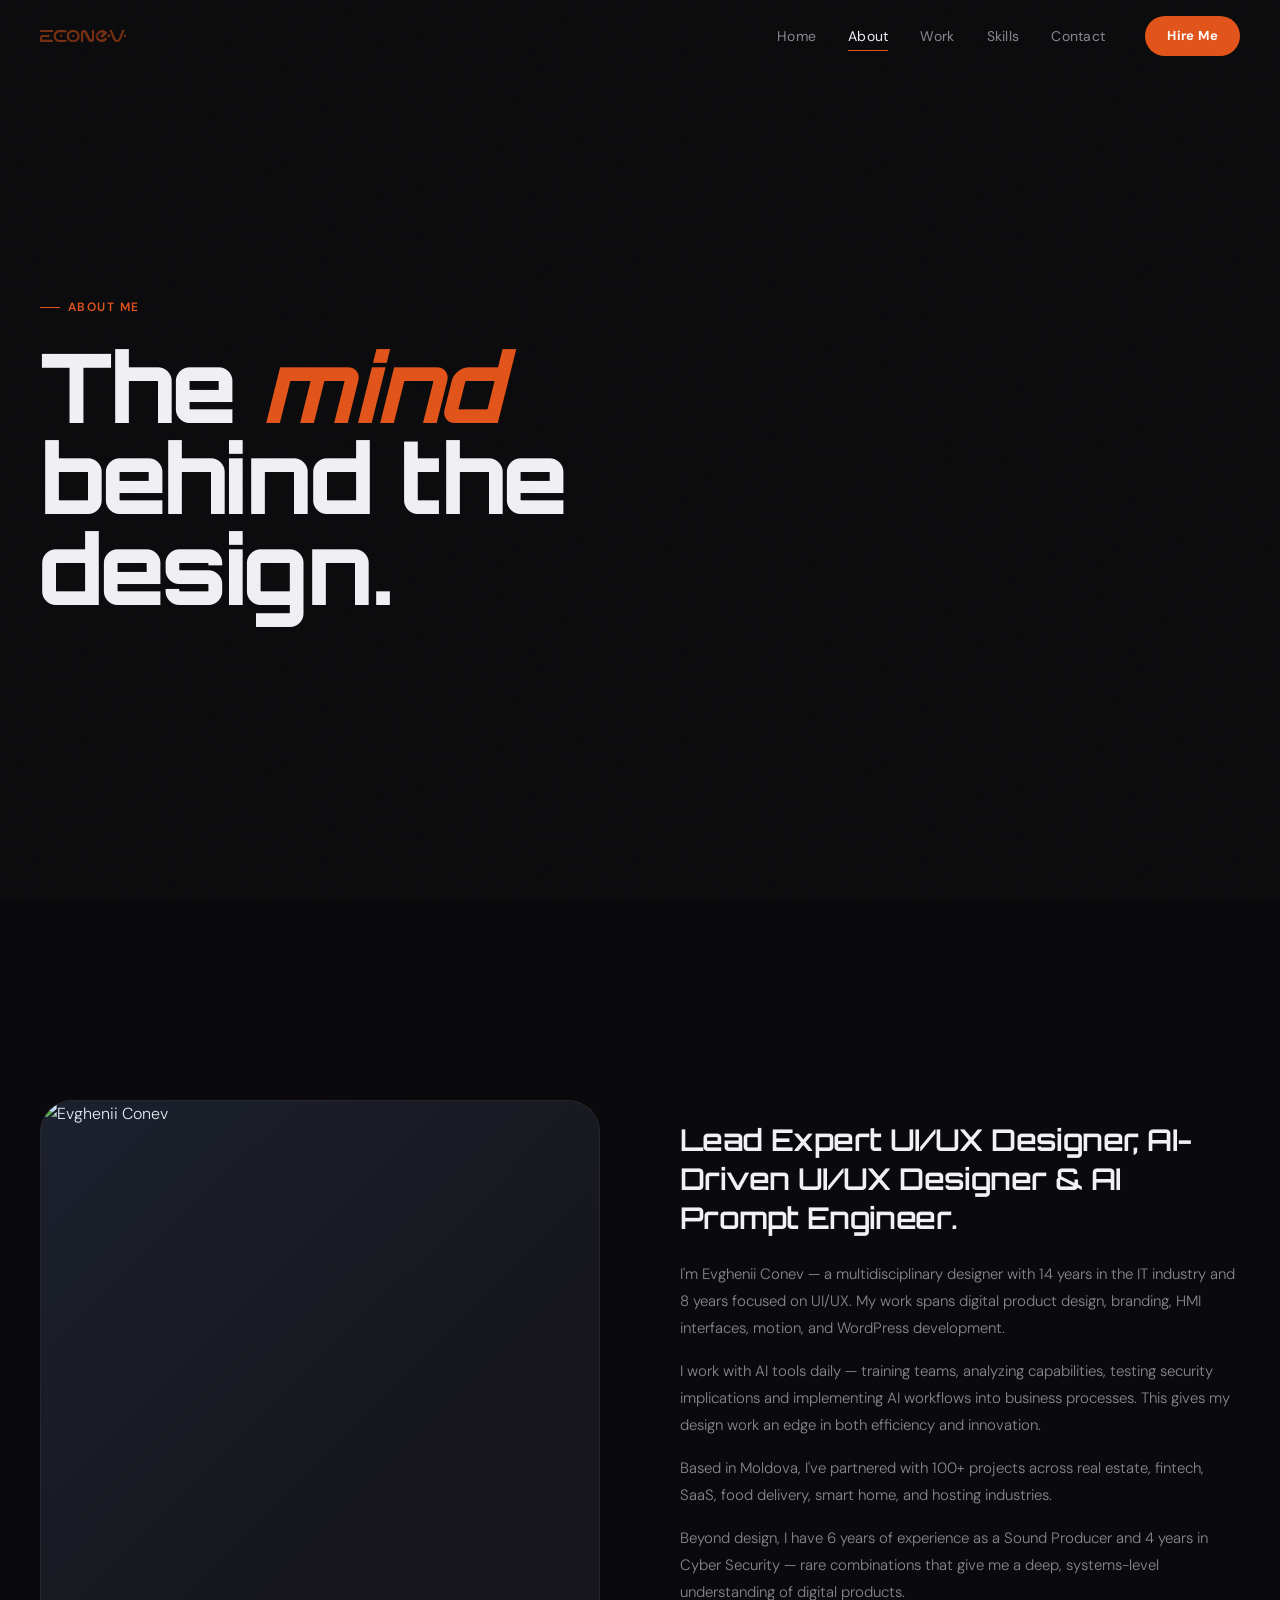
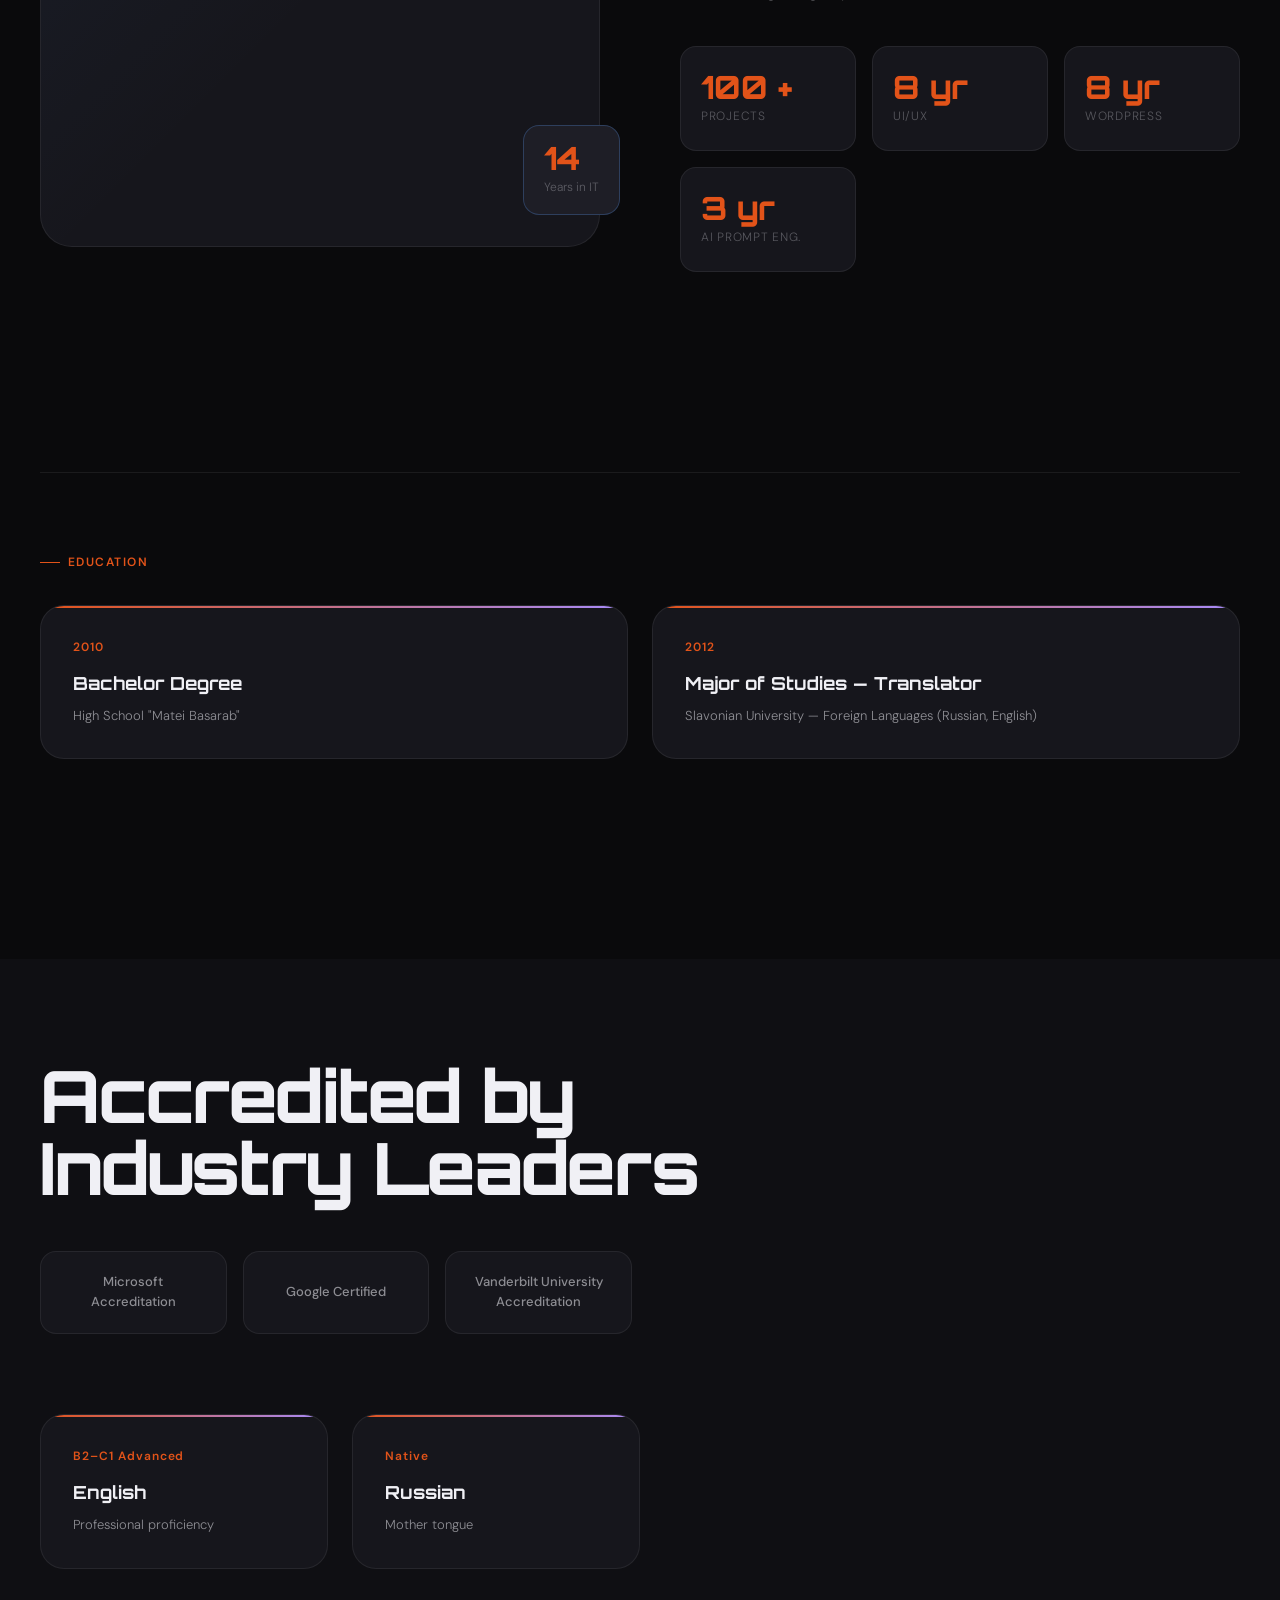
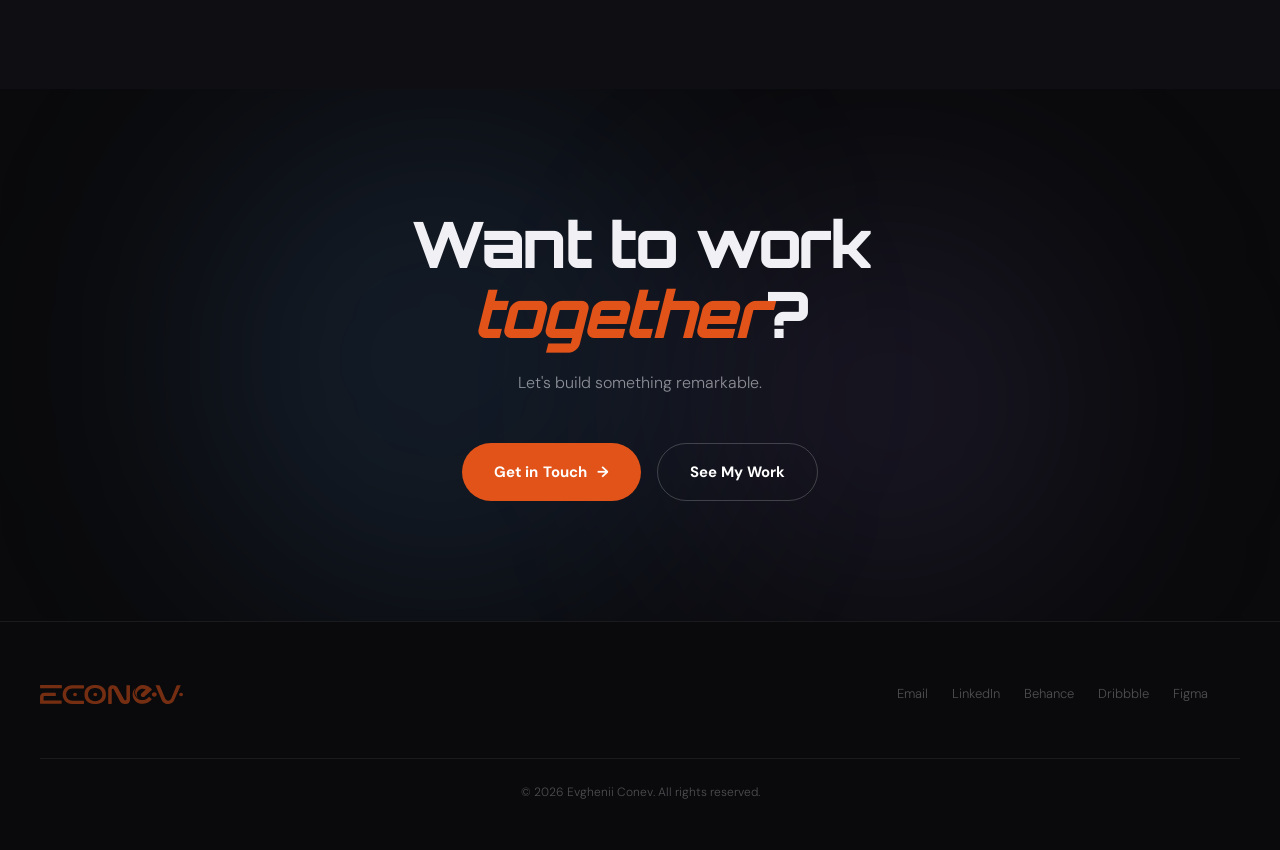
==== commit fe553bd4: "Add files via upload" ====
--- a/about.html
+++ b/about.html
@@ -84,8 +84,8 @@
           </div>
         </div>
         <div class="about-content">
-          <p class="about-lead reveal-up" style="--delay:0.1s">Lead Expert UI/UX Designer, AI Prompt Engineer & Designer
-            Generalist.</p>
+          <p class="about-lead reveal-up" style="--delay:0.1s">Lead Expert UI/UX Designer, AI-Driven UI/UX Designer &
+            AI Prompt Engineer.</p>
           <p class="about-text reveal-up" style="--delay:0.15s">I'm Evghenii Conev — a multidisciplinary designer with
             14 years in the IT industry and 8 years focused on UI/UX. My work spans digital product design, branding,
             HMI interfaces, motion, and WordPress development.</p>
@@ -112,7 +112,7 @@
               <div class="about-card-label">WordPress</div>
             </div>
             <div class="about-card">
-              <div class="about-card-num">2 yr</div>
+              <div class="about-card-num">3 yr</div>
               <div class="about-card-label">AI Prompt Eng.</div>
             </div>
           </div>
